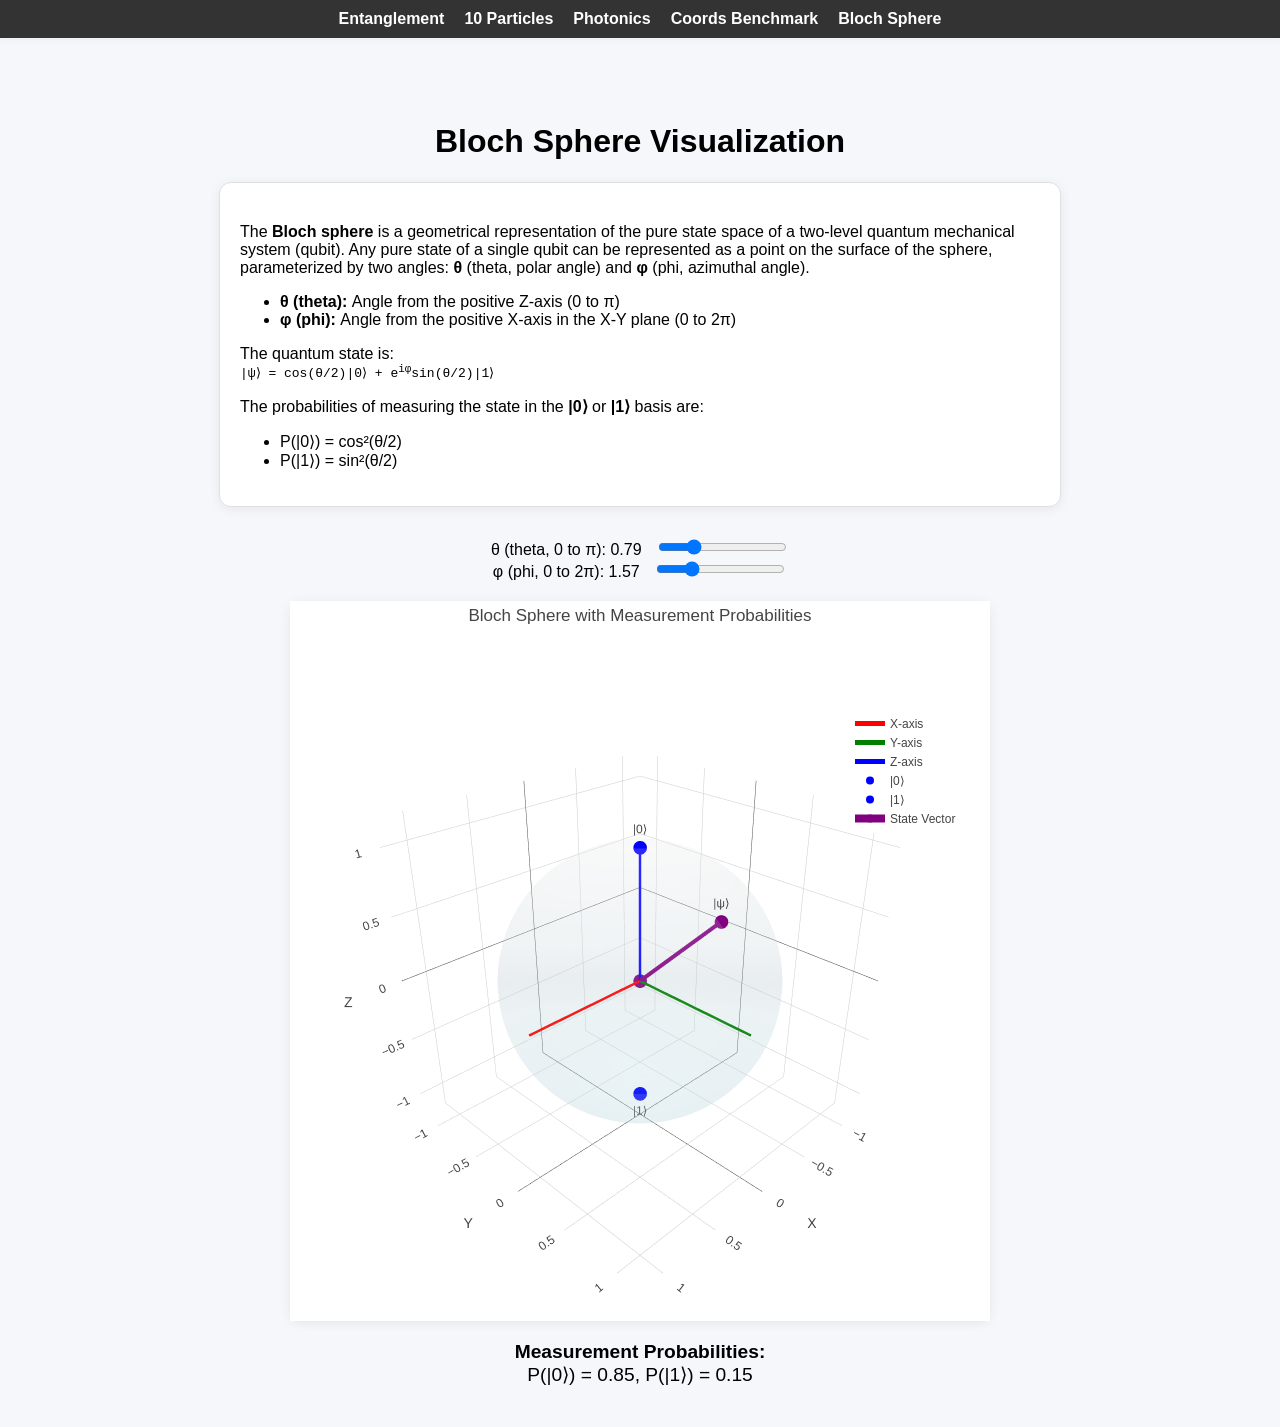
==== bloch_sphere.html @ ed8c6ec7 "bhor sphere" ====
<!DOCTYPE html>
<html lang="en">
<head>
    <meta charset="UTF-8">
    <title>Bloch Sphere Visualization</title>
    <script src="https://cdn.plot.ly/plotly-latest.min.js"></script>
    <style>
        body {
            font-family: Arial, sans-serif;
            background: #f5f7fa;
            margin: 0;
            padding: 0;
        }
        nav {
            background: #333;
            padding: 10px 0 10px 0;
            margin-bottom: 28px;
            box-shadow: 0 2px 8px rgba(0,0,0,0.04);
        }
        nav .nav-inner {
            max-width: 800px;
            margin: 0 auto;
            display: flex;
            gap: 20px;
            align-items: center;
            flex-wrap: wrap;
            justify-content: center;
        }
        nav a {
            color: white;
            text-decoration: none;
            font-weight: bold;
            font-size: 1rem;
            transition: color 0.2s;
        }
        nav a:hover {
            color: #ffd700;
        }
        .main-container {
            max-width: 850px;
            margin: 40px auto 0 auto;
            padding: 24px 10px 40px 10px;
            background: none;
            text-align: center;
        }
        #controls {
            margin-bottom: 20px;
        }
        label {
            margin-right: 10px;
        }
        .explanation {
            max-width: 800px;
            margin: 0 auto 30px auto;
            background: #fff;
            border: 1px solid #e0e0e0;
            box-shadow: 0 2px 12px rgba(0,0,0,0.07);
            padding: 24px 20px 20px 20px;
            border-radius: 12px;
            text-align: left;
        }
        #plot {
            width: 100%;
            max-width: 700px;
            height: 60vw;
            max-height: 80vh;
            min-height: 300px;
            margin: 0 auto;
            border-radius: 10px;
            background: #fff;
            box-shadow: 0 2px 12px rgba(0,0,0,0.07);
        }
        #probabilities {
            margin-top: 20px;
            font-size: 1.2em;
        }
        @media (max-width: 700px) {
            .main-container {
                padding: 8px 2px 24px 2px;
            }
            .explanation {
                padding: 12px 6px 12px 6px;
                font-size: 0.97rem;
            }
            #plot {
                height: 300px;
                min-height: 200px;
            }
        }
    </style>
</head>
<body>
    <nav>
        <div class="nav-inner">
            <a href="enteglment.html">Entanglement</a>
            <a href="exemple10particuls.html">10 Particles</a>
            <a href="quntum.html">Photonics</a>
            <a href="coords_benchmark.html">Coords Benchmark</a>
            <a href="bloch_sphere.html">Bloch Sphere</a>
        </div>
    </nav>
    <div class="main-container">
        <h1>Bloch Sphere Visualization</h1>
        <div class="explanation">
            <p>
                The <b>Bloch sphere</b> is a geometrical representation of the pure state space of a two-level quantum mechanical system (qubit). Any pure state of a single qubit can be represented as a point on the surface of the sphere, parameterized by two angles: <b>θ</b> (theta, polar angle) and <b>φ</b> (phi, azimuthal angle).
            </p>
            <ul>
                <li><b>θ (theta):</b> Angle from the positive Z-axis (0 to π)</li>
                <li><b>φ (phi):</b> Angle from the positive X-axis in the X-Y plane (0 to 2π)</li>
            </ul>
            <p>
                The quantum state is: <br>
                <code>|ψ⟩ = cos(θ/2)|0⟩ + e<sup>iφ</sup>sin(θ/2)|1⟩</code>
            </p>
            <p>
                The probabilities of measuring the state in the <b>|0⟩</b> or <b>|1⟩</b> basis are:
                <ul>
                    <li>P(|0⟩) = cos²(θ/2)</li>
                    <li>P(|1⟩) = sin²(θ/2)</li>
                </ul>
            </p>
        </div>
        <div id="controls">
            <label for="theta">θ (theta, 0 to π): <span id="theta-value"></span></label>
            <input type="range" id="theta" min="0" max="3.1416" step="0.01" value="0.7854">
            <br>
            <label for="phi">φ (phi, 0 to 2π): <span id="phi-value"></span></label>
            <input type="range" id="phi" min="0" max="6.2832" step="0.01" value="1.5708">
        </div>
        <div id="plot"></div>
        <div id="probabilities"></div>
    </div>
    <script>
        function plotBlochSphere(theta, phi) {
            // Bloch sphere surface
            let u = [], v = [];
            for (let i = 0; i <= 100; i++) {
                u.push(2 * Math.PI * i / 100);
                v.push(Math.PI * i / 100);
            }
            let x = [], y = [], z = [];
            for (let i = 0; i < u.length; i++) {
                x[i] = [];
                y[i] = [];
                z[i] = [];
                for (let j = 0; j < v.length; j++) {
                    x[i][j] = Math.cos(u[i]) * Math.sin(v[j]);
                    y[i][j] = Math.sin(u[i]) * Math.sin(v[j]);
                    z[i][j] = Math.cos(v[j]);
                }
            }
            // State vector
            let x_state = Math.sin(theta) * Math.cos(phi);
            let y_state = Math.sin(theta) * Math.sin(phi);
            let z_state = Math.cos(theta);
            // Axes
            let axes = [
                {
                    type: 'scatter3d',
                    mode: 'lines',
                    x: [0, 1], y: [0, 0], z: [0, 0],
                    line: {color: 'red', width: 5},
                    name: 'X-axis',
                    showlegend: true
                },
                {
                    type: 'scatter3d',
                    mode: 'lines',
                    x: [0, 0], y: [0, 1], z: [0, 0],
                    line: {color: 'green', width: 5},
                    name: 'Y-axis',
                    showlegend: true
                },
                {
                    type: 'scatter3d',
                    mode: 'lines',
                    x: [0, 0], y: [0, 0], z: [0, 1],
                    line: {color: 'blue', width: 5},
                    name: 'Z-axis',
                    showlegend: true
                }
            ];
            // Basis states |0> and |1>
            let basis = [
                {
                    type: 'scatter3d',
                    mode: 'markers+text',
                    x: [0], y: [0], z: [1],
                    marker: {color: 'blue', size: 8},
                    text: ['|0⟩'],
                    textposition: 'top center',
                    name: '|0⟩',
                    showlegend: true
                },
                {
                    type: 'scatter3d',
                    mode: 'markers+text',
                    x: [0], y: [0], z: [-1],
                    marker: {color: 'blue', size: 8},
                    text: ['|1⟩'],
                    textposition: 'bottom center',
                    name: '|1⟩',
                    showlegend: true
                }
            ];
            // State vector
            let stateVector = {
                type: 'scatter3d',
                mode: 'lines+markers+text',
                x: [0, x_state], y: [0, y_state], z: [0, z_state],
                line: {color: 'purple', width: 8},
                marker: {color: 'purple', size: 8},
                text: ['', '|ψ⟩'],
                textposition: 'top center',
                name: 'State Vector',
                showlegend: true
            };
            // Bloch sphere surface
            let sphere = {
                type: 'surface',
                x: x, y: y, z: z,
                opacity: 0.15,
                colorscale: [[0, 'lightblue'], [1, 'white']],
                showscale: false,
                hoverinfo: 'skip',
                name: 'Bloch Sphere'
            };
            let data = [sphere, ...axes, ...basis, stateVector];
            let layout = {
                scene: {
                    xaxis: {title: 'X', range: [-1.2, 1.2]},
                    yaxis: {title: 'Y', range: [-1.2, 1.2]},
                    zaxis: {title: 'Z', range: [-1.2, 1.2]},
                    aspectmode: 'cube',
                    camera: {eye: {x: 1.5, y: 1.5, z: 1.2}},
                },
                title: 'Bloch Sphere with Measurement Probabilities',
                legend: {x: 0.8, y: 0.9},
                margin: {l: 0, r: 0, b: 0, t: 40}
            };
            Plotly.newPlot('plot', data, layout, {displayModeBar: false});
            // Probabilities
            let prob_0 = Math.pow(Math.cos(theta / 2), 2);
            let prob_1 = Math.pow(Math.sin(theta / 2), 2);
            document.getElementById('probabilities').innerHTML =
                `<b>Measurement Probabilities:</b><br>P(|0⟩) = ${prob_0.toFixed(2)}, P(|1⟩) = ${prob_1.toFixed(2)}`;
        }
        // Initial values
        let theta = parseFloat(document.getElementById('theta').value);
        let phi = parseFloat(document.getElementById('phi').value);
        document.getElementById('theta-value').textContent = theta.toFixed(2);
        document.getElementById('phi-value').textContent = phi.toFixed(2);
        plotBlochSphere(theta, phi);
        // Event listeners
        document.getElementById('theta').addEventListener('input', function() {
            theta = parseFloat(this.value);
            document.getElementById('theta-value').textContent = theta.toFixed(2);
            plotBlochSphere(theta, phi);
        });
        document.getElementById('phi').addEventListener('input', function() {
            phi = parseFloat(this.value);
            document.getElementById('phi-value').textContent = phi.toFixed(2);
            plotBlochSphere(theta, phi);
        });
    </script>
</body>
</html>
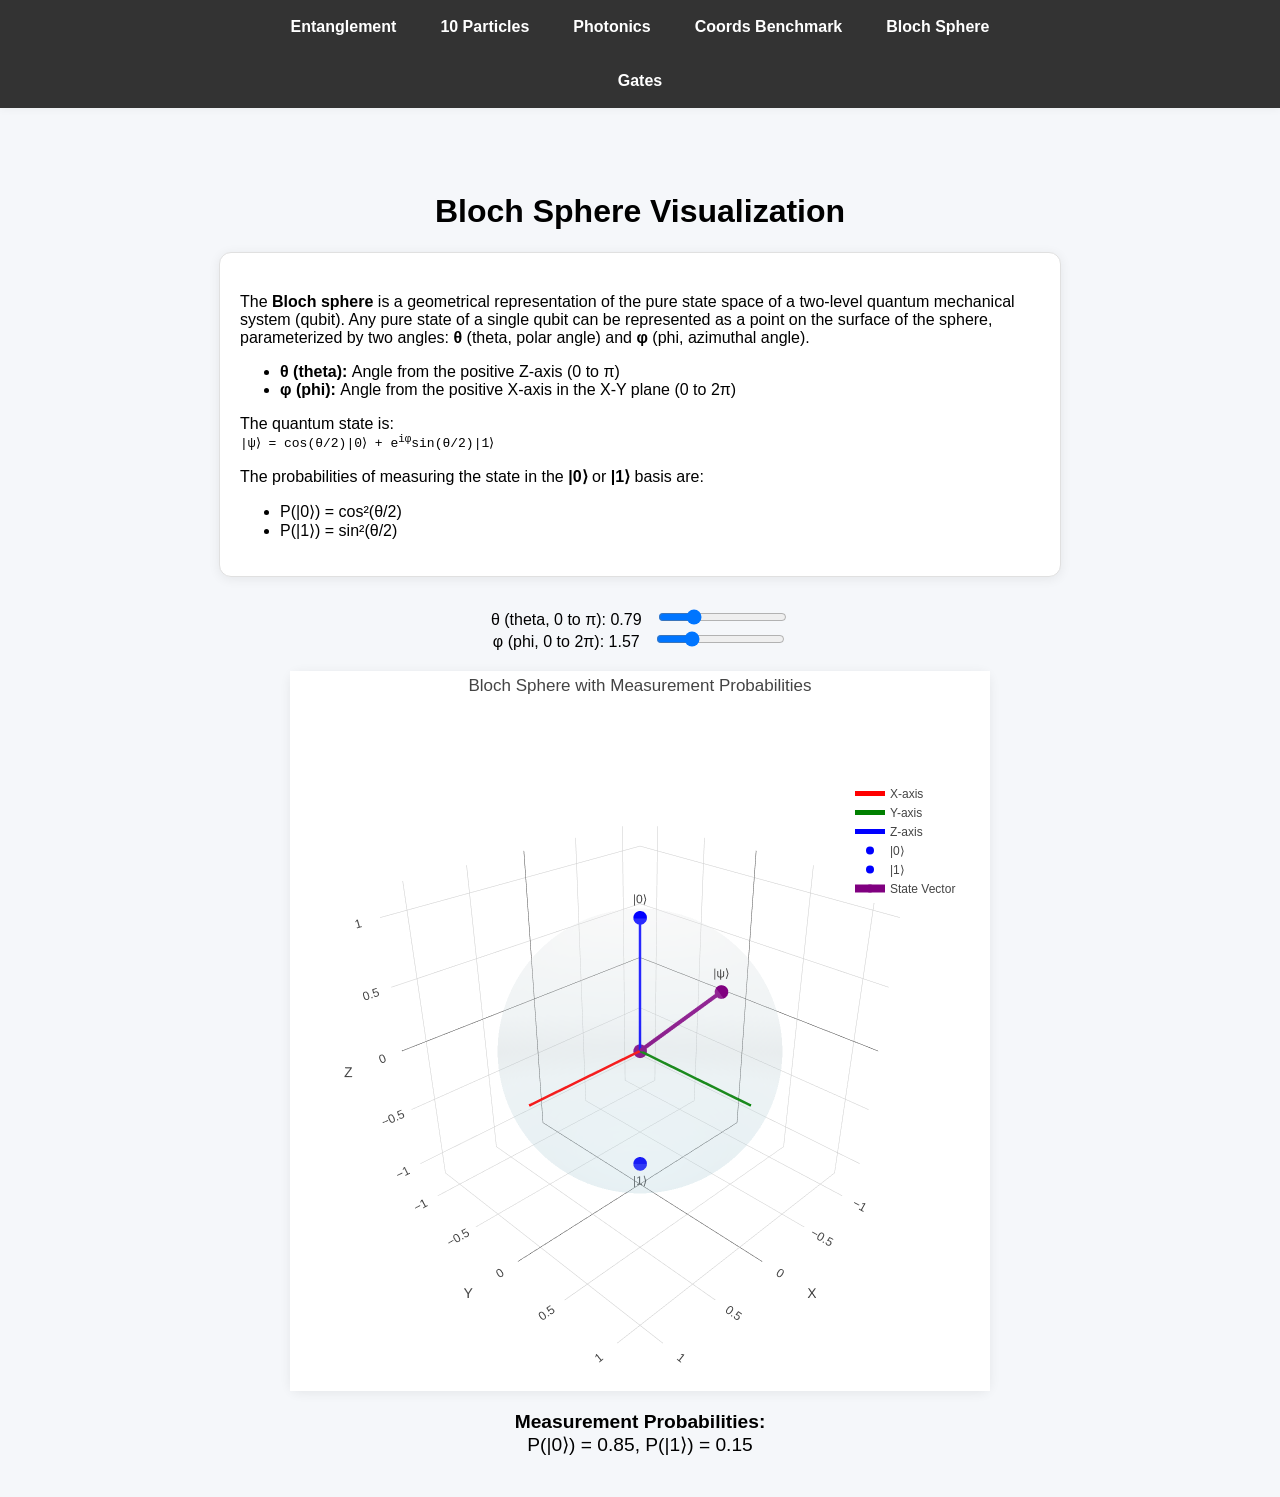
==== commit 917877b5: "qubits" ====
--- a/bloch_sphere.html
+++ b/bloch_sphere.html
@@ -32,8 +32,14 @@
             font-weight: bold;
             font-size: 1rem;
             transition: color 0.2s;
+            padding: 8px 12px;
+            border-radius: 4px;
         }
         nav a:hover {
+            background: #444;
+        }
+        nav a.active {
+            background: #555;
             color: #ffd700;
         }
         .main-container {
@@ -97,6 +103,7 @@
             <a href="quntum.html">Photonics</a>
             <a href="coords_benchmark.html">Coords Benchmark</a>
             <a href="bloch_sphere.html">Bloch Sphere</a>
+            <a href="quntumGates.html">Gates</a>
         </div>
     </nav>
     <div class="main-container">
